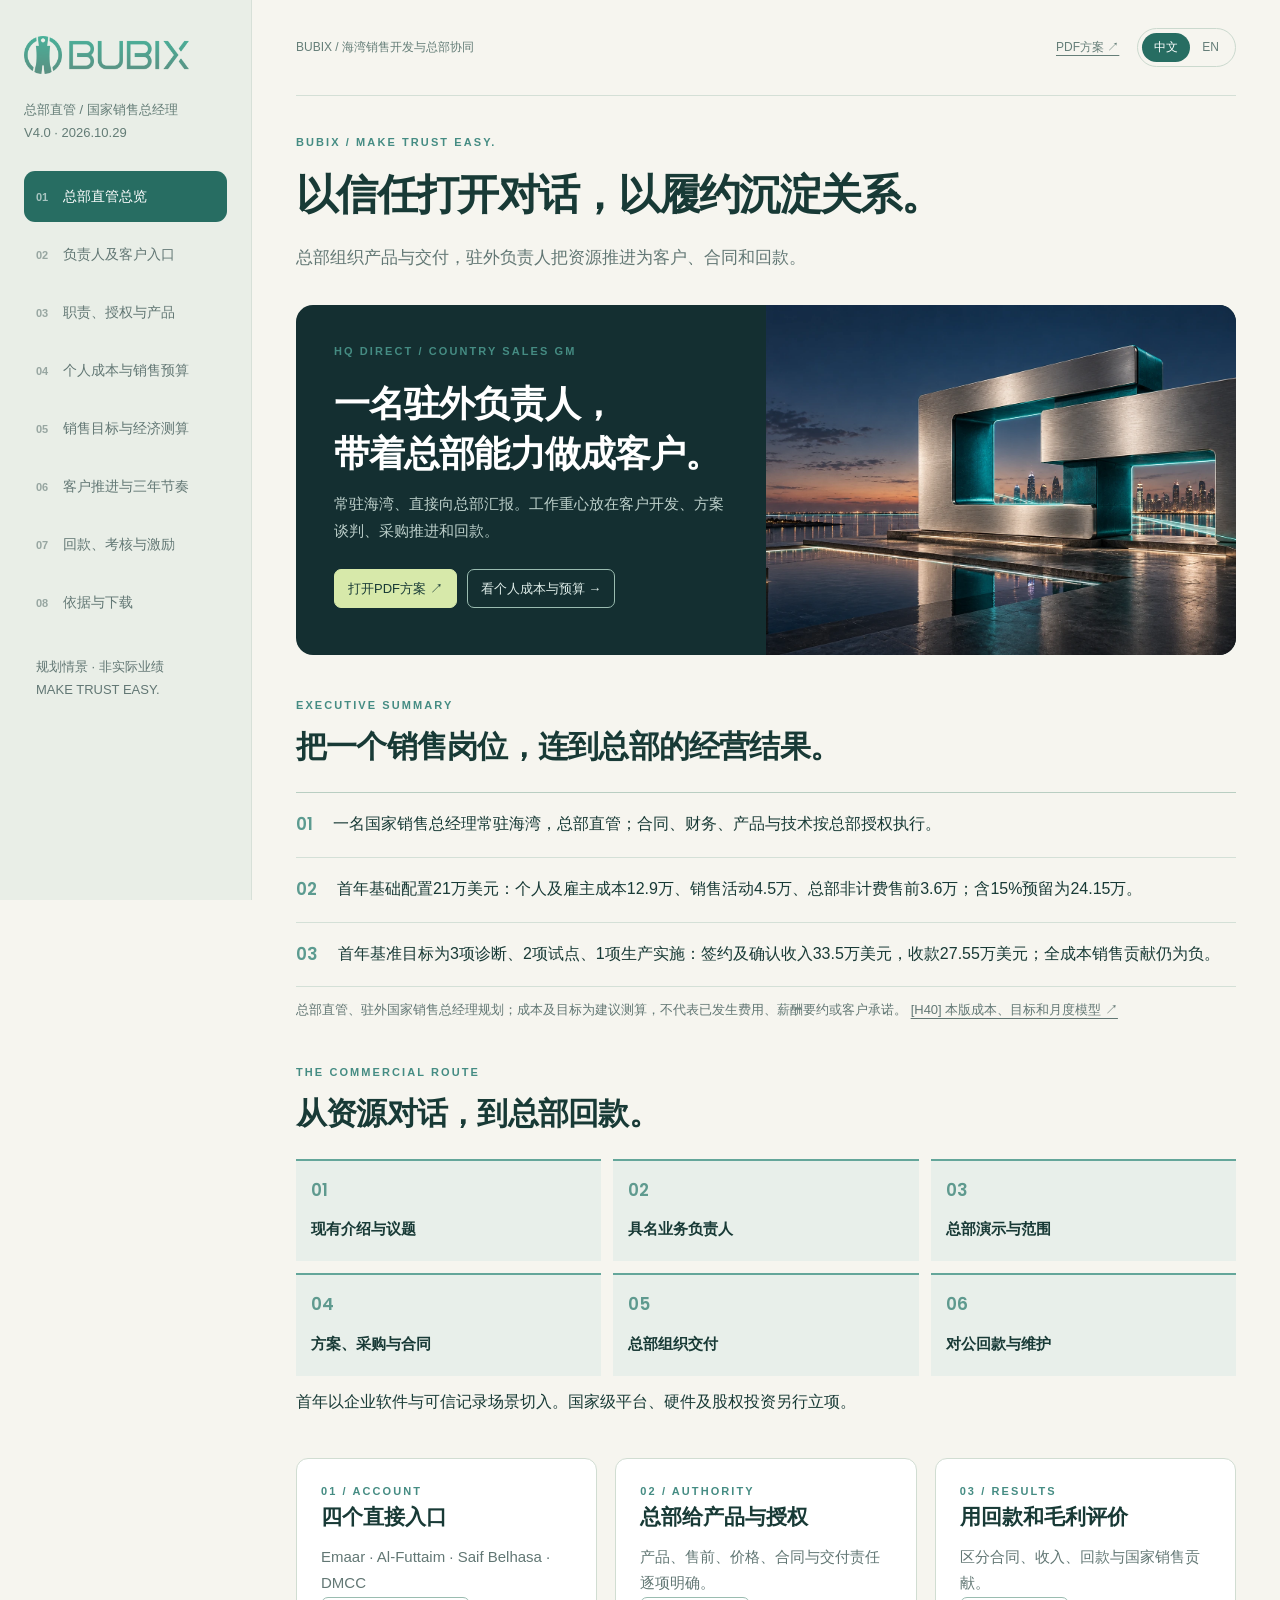
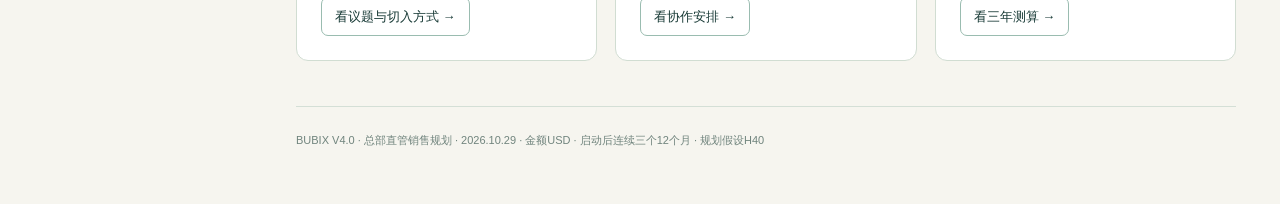
==== hq-sales/index.html @ 6cfcc54a "Add independent HQ-managed country sales plan with personal costs, targets, scenario model and bilin" ====
<!doctype html><html lang="zh"><head><meta charset="utf-8"><meta name="viewport" content="width=device-width,initial-scale=1"><title>BUBIX · 总部直管与国家销售计划 / V4.0</title><meta name="description" content="总部直管、驻外国家销售总经理：个人成本、销售预算、客户计划、目标与回款。"/><link rel="stylesheet" href="style.css?v=b794f5c06c"></head><body><a class="skip" href="#app" onclick="event.preventDefault();document.getElementById('app').focus()">跳至正文</a><button id="backdrop" aria-label="关闭导航"></button><aside><a href="#overview" aria-label="BUBIX"><img src="assets/official-logo-dark.png" alt="BUBIX" width="165" height="44"></a><p>总部直管 / 国家销售总经理<br>V4.0 · 2026.10.29</p><nav id="nav" aria-label="方案章节"></nav><p class="note">规划情景 · 非实际业绩<br>MAKE TRUST EASY.</p></aside><main><div class="topbar"><button id="menu" aria-label="打开导航" aria-expanded="false">☰</button><span class="top-label">BUBIX / 海湾销售开发与总部协同</span><div class="right"><a class="pdf" href="files/BUBIX_HQ_Sales_v4_zh.pdf" target="_blank">PDF方案 ↗</a><div class="language" aria-label="语言切换"><a href="index.html" data-lang="zh">中文</a><a href="en.html" data-lang="en">EN</a></div></div></div><div id="app" tabindex="-1"></div><footer>BUBIX V4.0 · 总部直管销售规划 · 2026.10.29 · 金额USD · 启动后连续三个12个月 · 规划假设H40</footer></main><script src="app.js?v=b794f5c06c"></script></body></html>
---- hq-sales/style.css ----
@font-face{font-family:Poppins;src:url('assets/Poppins-SemiBold.ttf')}*{box-sizing:border-box}html{scroll-behavior:smooth}body{margin:0;color:#183a36;background:#f6f5ef;font-family:Arial,'PingFang SC','Microsoft YaHei',sans-serif;font-size:16px;line-height:1.75}button,a{color:inherit}a{text-underline-offset:4px}button{font:inherit;cursor:pointer}button:focus-visible,a:focus-visible{outline:3px solid #49a89c;outline-offset:4px}h1,h2,h3,h4,p{margin:0}h1{font-size:clamp(30px,3.3vw,52px);line-height:1.3;letter-spacing:-.04em;margin:16px 0 20px}h2{font-size:clamp(24px,2.4vw,35px);line-height:1.4;letter-spacing:-.025em}h3{font-size:21px;line-height:1.5}h4{font-size:18px}p{margin-top:12px}small,.note{font-size:13px;line-height:1.75;color:#627774}.eyebrow{display:block;color:#458c83;font-size:11px;letter-spacing:.19em;line-height:1.6;font-weight:bold}aside{position:fixed;inset:0 auto 0 0;width:252px;background:#e9eee7;padding:36px 24px;overflow-y:auto;border-right:1px solid #d7e0d8}aside img{width:165px;height:auto}aside>p{font-size:13px;color:#637c76;margin:16px 0 27px}#nav{display:grid;gap:7px}#nav button{display:flex;align-items:center;gap:15px;border:0;background:transparent;padding:15px 12px;border-radius:11px;text-align:left;color:#627774;font-size:14px;line-height:1.5}#nav button b{font-size:11px;opacity:.6}#nav button[aria-current=page]{background:#276d62;color:#fff}aside .note{margin:28px 12px}main{margin-left:252px;padding:0 44px 30px;max-width:1700px}.topbar{display:flex;align-items:center;gap:18px;justify-content:space-between;padding:28px 0;border-bottom:1px solid #d4dfd6;margin-bottom:38px;font-size:12px;color:#657e78}.language{border:1px solid #cbd9ce;padding:4px;display:flex;border-radius:30px}.language a{padding:5px 12px;text-decoration:none;line-height:1.6}.language a[aria-current=page]{background:#276d62;color:white;border-radius:20px}.topbar .right{display:flex;align-items:center;gap:18px}.topbar .pdf{white-space:nowrap}.intro{max-width:1200px;margin-bottom:33px}.intro>p{font-size:17px;max-width:1050px;color:#627774}section{margin:42px 0}.section-head{margin-bottom:24px}.section-head h2{margin:10px 0}.section-head>p{color:#627774}.cover{display:grid;grid-template-columns:1fr 1fr;overflow:hidden;background:#142f31;color:#fff;border-radius:17px;margin:25px 0 42px}.cover>div{padding:38px}.cover h2{font-size:clamp(27px,2.8vw,41px);margin-top:18px}.cover p{font-size:15px;color:#bdd0cb}.cover img{width:100%;height:100%;min-height:350px;object-fit:cover}.actions{display:flex;gap:10px;align-items:center;flex-wrap:wrap;margin-top:25px}button:not(#menu):not(#nav button),.button{border:1px solid #9abcb0;background:transparent;border-radius:7px;padding:8px 13px;text-decoration:none;font-size:13px;line-height:1.65}.button.primary{background:#d7e9aa;color:#183a36;border-color:#d7e9aa}.cover button{color:#e0eeea}.summary{border-top:1px solid #b9cec2}.summary p{display:flex;gap:20px;padding:17px 0;border-bottom:1px solid #d4e0d7;margin:0}.summary b{font-family:Poppins;color:#5c9b90;font-size:17px}.cards,.two,.three{display:grid;grid-template-columns:repeat(2,minmax(0,1fr));gap:18px;margin:22px 0}.three{grid-template-columns:repeat(3,minmax(0,1fr))}.cards>article,.two>article,.three>article{border:1px solid #d1ddd2;border-radius:12px;padding:24px;background:#fff}.cards p,.two p,.three p{color:#627774;font-size:15px}.numbers strong{display:block;font-family:Poppins;font-size:clamp(26px,2.5vw,41px);line-height:1.4;margin-top:15px}.numbers small{font-size:12px}.route{display:grid;grid-template-columns:repeat(3,minmax(0,1fr));gap:12px}.route article{border-top:2px solid #64a69a;padding:15px 15px 20px;background:#e8efea}.route b{font-family:Poppins;color:#5f9a8f;font-size:17px}.route p{line-height:1.6;font-size:15px;font-weight:bold}.account-list>article{display:grid;grid-template-columns:190px minmax(0,1fr);gap:20px;border-top:1px solid #b9cec2;padding:25px 0}.dark-panel{padding:32px;background:#142f31;color:#e7f0eb;border-radius:13px}.dark-panel p,.dark-panel .note{color:#bbd0c9}.dark-panel .eyebrow{color:#8fc3b5}.dark-panel h3{font-family:Poppins;font-size:29px;color:#d5e7a9}.plain-list{padding-left:22px}.plain-list li{padding:10px 0 10px 8px}.legal-strip{border-top:2px solid #78aea0;padding-top:25px}.source-links,.downloads{font-size:12px;color:#427d72}.source-links a,.downloads a{display:inline-block;margin:0 13px 8px 0}.tablewrap{overflow-x:auto;border:1px solid #d3dfd6;border-radius:11px;background:white;margin:20px 0}table{border-collapse:collapse;width:100%;min-width:550px;font-size:14px}th,td{padding:15px 18px;text-align:left;border-bottom:1px solid #e1e8e1;vertical-align:top}thead th{background:#e8efea;color:#487c71;font-size:12px}tr:last-child>*{border:0}td:last-child{font-variant-numeric:tabular-nums}table td:not(:first-child){min-width:100px}table th:first-child{min-width:170px}details{margin:30px 0;border-top:1px solid #b5ccbf;padding:20px 0}summary{cursor:pointer;font-weight:bold}details p{font-size:14px;color:#627774;max-width:1000px}.switch{display:flex;gap:9px;margin-bottom:20px}.switch button[aria-pressed=true]{background:#276d62!important;color:white}.revenue-chart{padding:25px;background:#e6eee7;border-radius:12px;margin:20px 0}.axis{display:flex;justify-content:space-between;margin:0 90px 18px 35px;font-size:10px;color:#6b837b}.bar-row{display:grid;grid-template-columns:30px 1fr 90px;gap:10px;align-items:center;margin:16px 0;font-size:12px}.bar-row>div{height:28px;background:#d4e0d8}.bar-row i{display:block;background:#4a8e7e;height:100%;min-width:2px}.bar-row strong{text-align:right}.timeline-tabs{display:flex;gap:9px;flex-wrap:wrap}.timeline-tabs button{flex:1;min-width:130px;text-align:left;padding:15px!important}.timeline-tabs b,.timeline-tabs span{display:block}.timeline-tabs span{font-size:12px;color:#6b817a;margin-top:7px}.timeline-tabs [aria-selected=true]{background:#276d62!important;color:white}.timeline-tabs [aria-selected=true] span{color:#d5e6de}.timeline-body{margin-top:15px}.timeline-body p{max-width:1000px}.time-allocation{display:grid;grid-template-columns:repeat(5,1fr);gap:16px}.time-allocation article{padding-top:15px;border-top:2px solid #80ad9d}.time-allocation b{display:block;font-family:Poppins;font-size:33px;color:#276d62}.time-allocation span{font-size:13px;color:#627774}.source-list article{display:grid;grid-template-columns:50px 1fr;gap:16px;padding:20px 0;border-top:1px solid #c7d8cc}.source-list b{font-size:12px;color:#488779}.source-list h3{font-size:17px}.source-list p{font-size:14px;color:#627774}.downloads{display:flex;gap:10px;flex-wrap:wrap}footer{border-top:1px solid #d4dfd6;padding:24px 0;font-size:11px;color:#70847d;margin-top:45px}#menu,#backdrop{display:none}.skip{position:absolute;left:-9999px}.skip:focus{left:15px;top:12px;background:#fff;padding:12px;z-index:20}#app{animation:arrive .25s ease}@keyframes arrive{from{opacity:.4;transform:translateY(5px)}to{opacity:1;transform:none}}@media(min-width:1500px){main{padding-left:65px;padding-right:65px}.cover>div{padding:48px}}@media(max-width:1100px){aside{width:210px;padding:30px 18px}aside img{width:150px}main{margin-left:210px;padding:0 26px 25px}.three{grid-template-columns:1fr}.cover>div{padding:27px}.cover{grid-template-columns:1fr 1fr}.account-list>article{grid-template-columns:155px minmax(0,1fr)}}@media(max-width:760px){body{font-size:15px}aside{transform:translateX(-100%);transition:transform .2s;width:280px;z-index:12}body.nav-open aside{transform:translateX(0)}body.nav-open #backdrop{display:block;position:fixed;inset:0;z-index:11;background:#0b242575;border:0}main{margin:0;padding:0 18px 20px}.topbar{padding:18px 0;margin-bottom:30px;gap:12px}.topbar>.top-label{display:none}.topbar .right{gap:13px}.topbar .pdf{font-size:11px}#menu{display:block;background:transparent;border:1px solid #c0d3c6;border-radius:6px;font-size:18px;padding:5px 10px}.cover{grid-template-columns:1fr}.cover>div{padding:26px}.cover img{min-height:0;height:230px}.cover.narrow img{height:210px}h1{font-size:31px}.intro>p{font-size:15px}.two,.cards,.three{grid-template-columns:1fr}.route{grid-template-columns:repeat(2,minmax(0,1fr))}.account-list>article{grid-template-columns:1fr;gap:10px}.time-allocation{grid-template-columns:repeat(2,1fr)}.dark-panel{padding:24px}.bar-row{grid-template-columns:25px 1fr 80px;font-size:11px}.axis{margin-right:80px}.numbers strong{font-size:35px}th,td{padding:12px 14px}section{margin:34px 0}.source-list article{grid-template-columns:42px minmax(0,1fr)}.summary p{gap:12px}.summary b{font-size:15px}}@media(prefers-reduced-motion:reduce){html{scroll-behavior:auto}#app,aside{animation:none;transition:none}}
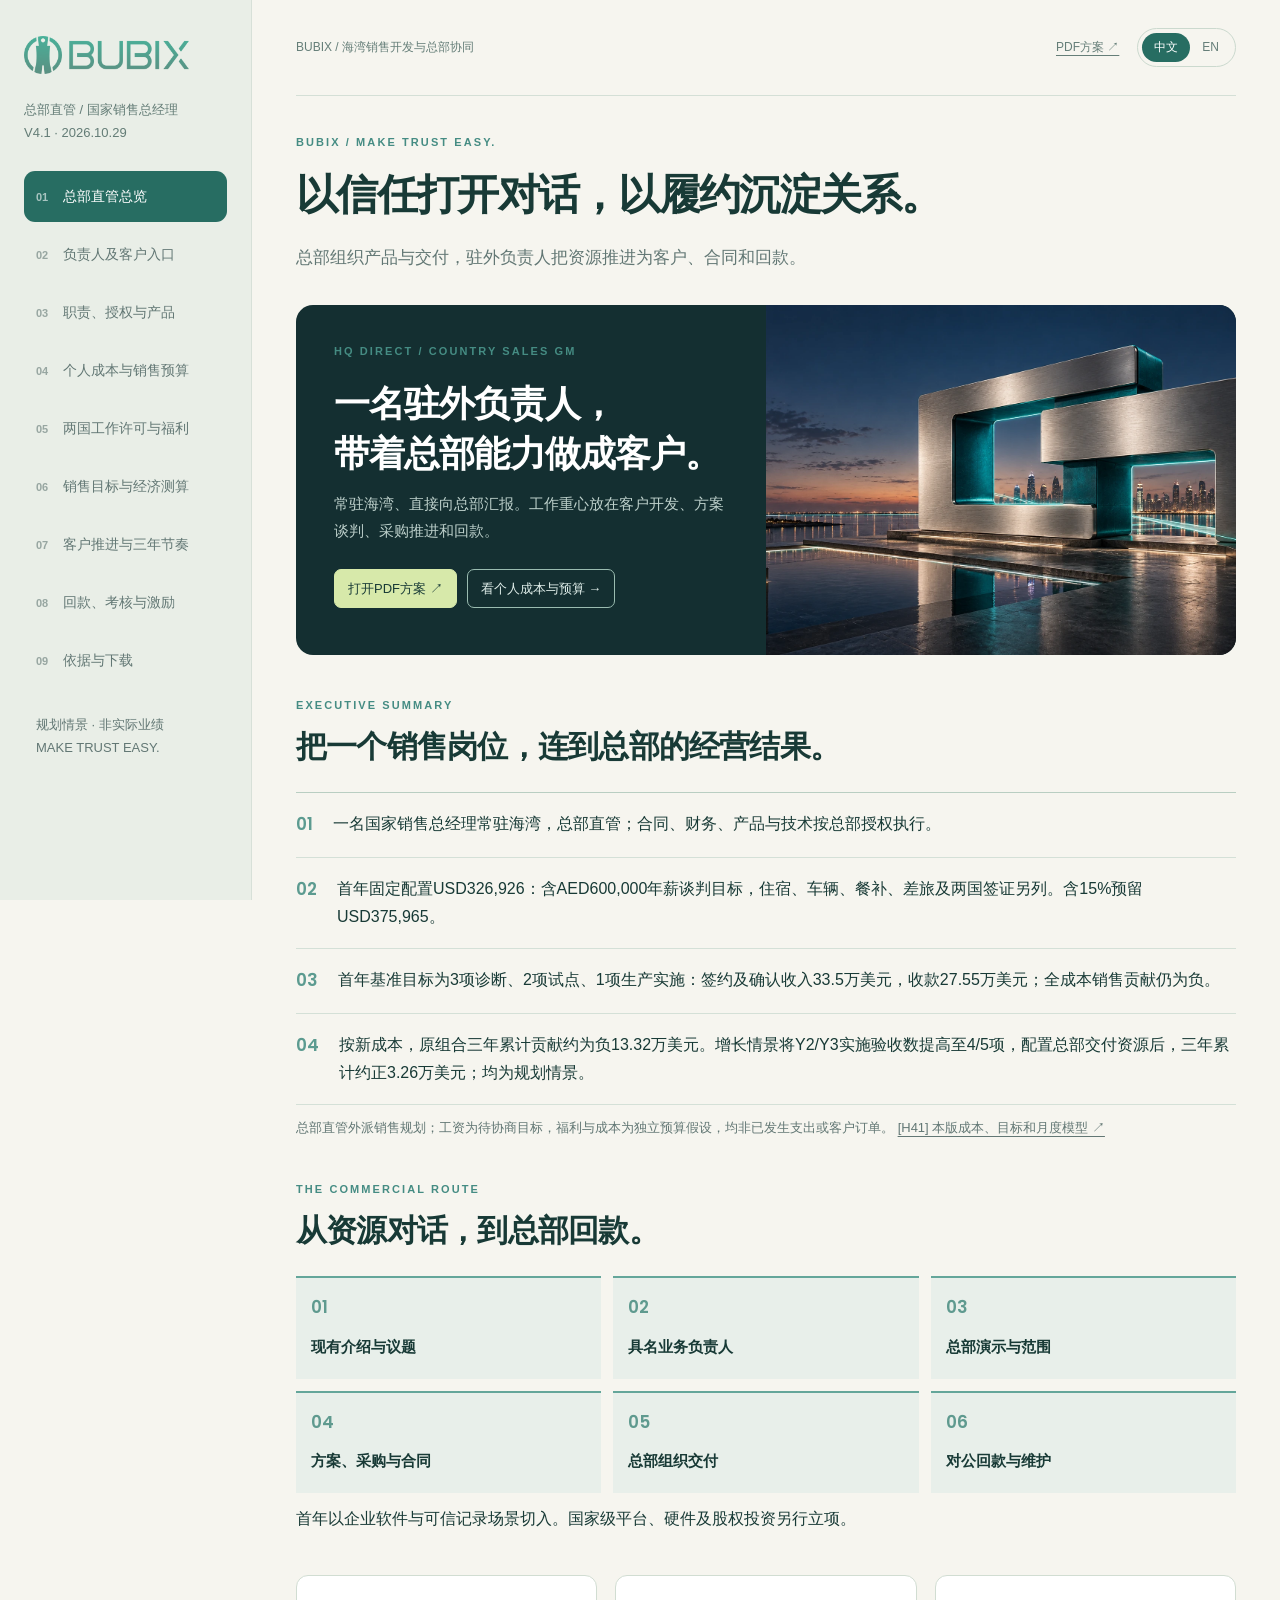
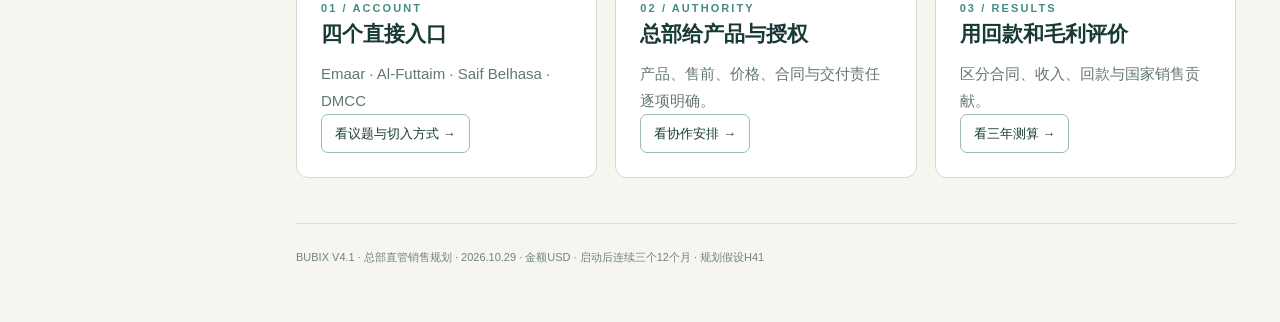
==== commit 6420cf64: "Revise HQ-managed sales plan: negotiated pay, benefits, two-country permits and growth scenarios" ====
--- a/hq-sales/index.html
+++ b/hq-sales/index.html
@@ -1 +1 @@
-<!doctype html><html lang="zh"><head><meta charset="utf-8"><meta name="viewport" content="width=device-width,initial-scale=1"><title>BUBIX · 总部直管与国家销售计划 / V4.0</title><meta name="description" content="总部直管、驻外国家销售总经理：个人成本、销售预算、客户计划、目标与回款。"/><link rel="stylesheet" href="style.css?v=b794f5c06c"></head><body><a class="skip" href="#app" onclick="event.preventDefault();document.getElementById('app').focus()">跳至正文</a><button id="backdrop" aria-label="关闭导航"></button><aside><a href="#overview" aria-label="BUBIX"><img src="assets/official-logo-dark.png" alt="BUBIX" width="165" height="44"></a><p>总部直管 / 国家销售总经理<br>V4.0 · 2026.10.29</p><nav id="nav" aria-label="方案章节"></nav><p class="note">规划情景 · 非实际业绩<br>MAKE TRUST EASY.</p></aside><main><div class="topbar"><button id="menu" aria-label="打开导航" aria-expanded="false">☰</button><span class="top-label">BUBIX / 海湾销售开发与总部协同</span><div class="right"><a class="pdf" href="files/BUBIX_HQ_Sales_v4_zh.pdf" target="_blank">PDF方案 ↗</a><div class="language" aria-label="语言切换"><a href="index.html" data-lang="zh">中文</a><a href="en.html" data-lang="en">EN</a></div></div></div><div id="app" tabindex="-1"></div><footer>BUBIX V4.0 · 总部直管销售规划 · 2026.10.29 · 金额USD · 启动后连续三个12个月 · 规划假设H40</footer></main><script src="app.js?v=b794f5c06c"></script></body></html>+<!doctype html><html lang="zh"><head><meta charset="utf-8"><meta name="viewport" content="width=device-width,initial-scale=1"><title>BUBIX · 总部直管与国家销售计划 / V4.1</title><meta name="description" content="总部直管、驻外国家销售总经理：个人成本、销售预算、客户计划、目标与回款。"/><link rel="stylesheet" href="style.css?v=b1fc8675ea"></head><body><a class="skip" href="#app" onclick="event.preventDefault();document.getElementById('app').focus()">跳至正文</a><button id="backdrop" aria-label="关闭导航"></button><aside><a href="#overview" aria-label="BUBIX"><img src="assets/official-logo-dark.png" alt="BUBIX" width="165" height="44"></a><p>总部直管 / 国家销售总经理<br>V4.1 · 2026.10.29</p><nav id="nav" aria-label="方案章节"></nav><p class="note">规划情景 · 非实际业绩<br>MAKE TRUST EASY.</p></aside><main><div class="topbar"><button id="menu" aria-label="打开导航" aria-expanded="false">☰</button><span class="top-label">BUBIX / 海湾销售开发与总部协同</span><div class="right"><a class="pdf" href="files/BUBIX_HQ_Sales_v4.1_zh.pdf" target="_blank">PDF方案 ↗</a><div class="language" aria-label="语言切换"><a href="index.html" data-lang="zh">中文</a><a href="en.html" data-lang="en">EN</a></div></div></div><div id="app" tabindex="-1"></div><footer>BUBIX V4.1 · 总部直管销售规划 · 2026.10.29 · 金额USD · 启动后连续三个12个月 · 规划假设H41</footer></main><script src="app.js?v=b1fc8675ea"></script></body></html>
--- a/hq-sales/style.css
+++ b/hq-sales/style.css
@@ -1 +1,3 @@
 @font-face{font-family:Poppins;src:url('assets/Poppins-SemiBold.ttf')}*{box-sizing:border-box}html{scroll-behavior:smooth}body{margin:0;color:#183a36;background:#f6f5ef;font-family:Arial,'PingFang SC','Microsoft YaHei',sans-serif;font-size:16px;line-height:1.75}button,a{color:inherit}a{text-underline-offset:4px}button{font:inherit;cursor:pointer}button:focus-visible,a:focus-visible{outline:3px solid #49a89c;outline-offset:4px}h1,h2,h3,h4,p{margin:0}h1{font-size:clamp(30px,3.3vw,52px);line-height:1.3;letter-spacing:-.04em;margin:16px 0 20px}h2{font-size:clamp(24px,2.4vw,35px);line-height:1.4;letter-spacing:-.025em}h3{font-size:21px;line-height:1.5}h4{font-size:18px}p{margin-top:12px}small,.note{font-size:13px;line-height:1.75;color:#627774}.eyebrow{display:block;color:#458c83;font-size:11px;letter-spacing:.19em;line-height:1.6;font-weight:bold}aside{position:fixed;inset:0 auto 0 0;width:252px;background:#e9eee7;padding:36px 24px;overflow-y:auto;border-right:1px solid #d7e0d8}aside img{width:165px;height:auto}aside>p{font-size:13px;color:#637c76;margin:16px 0 27px}#nav{display:grid;gap:7px}#nav button{display:flex;align-items:center;gap:15px;border:0;background:transparent;padding:15px 12px;border-radius:11px;text-align:left;color:#627774;font-size:14px;line-height:1.5}#nav button b{font-size:11px;opacity:.6}#nav button[aria-current=page]{background:#276d62;color:#fff}aside .note{margin:28px 12px}main{margin-left:252px;padding:0 44px 30px;max-width:1700px}.topbar{display:flex;align-items:center;gap:18px;justify-content:space-between;padding:28px 0;border-bottom:1px solid #d4dfd6;margin-bottom:38px;font-size:12px;color:#657e78}.language{border:1px solid #cbd9ce;padding:4px;display:flex;border-radius:30px}.language a{padding:5px 12px;text-decoration:none;line-height:1.6}.language a[aria-current=page]{background:#276d62;color:white;border-radius:20px}.topbar .right{display:flex;align-items:center;gap:18px}.topbar .pdf{white-space:nowrap}.intro{max-width:1200px;margin-bottom:33px}.intro>p{font-size:17px;max-width:1050px;color:#627774}section{margin:42px 0}.section-head{margin-bottom:24px}.section-head h2{margin:10px 0}.section-head>p{color:#627774}.cover{display:grid;grid-template-columns:1fr 1fr;overflow:hidden;background:#142f31;color:#fff;border-radius:17px;margin:25px 0 42px}.cover>div{padding:38px}.cover h2{font-size:clamp(27px,2.8vw,41px);margin-top:18px}.cover p{font-size:15px;color:#bdd0cb}.cover img{width:100%;height:100%;min-height:350px;object-fit:cover}.actions{display:flex;gap:10px;align-items:center;flex-wrap:wrap;margin-top:25px}button:not(#menu):not(#nav button),.button{border:1px solid #9abcb0;background:transparent;border-radius:7px;padding:8px 13px;text-decoration:none;font-size:13px;line-height:1.65}.button.primary{background:#d7e9aa;color:#183a36;border-color:#d7e9aa}.cover button{color:#e0eeea}.summary{border-top:1px solid #b9cec2}.summary p{display:flex;gap:20px;padding:17px 0;border-bottom:1px solid #d4e0d7;margin:0}.summary b{font-family:Poppins;color:#5c9b90;font-size:17px}.cards,.two,.three{display:grid;grid-template-columns:repeat(2,minmax(0,1fr));gap:18px;margin:22px 0}.three{grid-template-columns:repeat(3,minmax(0,1fr))}.cards>article,.two>article,.three>article{border:1px solid #d1ddd2;border-radius:12px;padding:24px;background:#fff}.cards p,.two p,.three p{color:#627774;font-size:15px}.numbers strong{display:block;font-family:Poppins;font-size:clamp(26px,2.5vw,41px);line-height:1.4;margin-top:15px}.numbers small{font-size:12px}.route{display:grid;grid-template-columns:repeat(3,minmax(0,1fr));gap:12px}.route article{border-top:2px solid #64a69a;padding:15px 15px 20px;background:#e8efea}.route b{font-family:Poppins;color:#5f9a8f;font-size:17px}.route p{line-height:1.6;font-size:15px;font-weight:bold}.account-list>article{display:grid;grid-template-columns:190px minmax(0,1fr);gap:20px;border-top:1px solid #b9cec2;padding:25px 0}.dark-panel{padding:32px;background:#142f31;color:#e7f0eb;border-radius:13px}.dark-panel p,.dark-panel .note{color:#bbd0c9}.dark-panel .eyebrow{color:#8fc3b5}.dark-panel h3{font-family:Poppins;font-size:29px;color:#d5e7a9}.plain-list{padding-left:22px}.plain-list li{padding:10px 0 10px 8px}.legal-strip{border-top:2px solid #78aea0;padding-top:25px}.source-links,.downloads{font-size:12px;color:#427d72}.source-links a,.downloads a{display:inline-block;margin:0 13px 8px 0}.tablewrap{overflow-x:auto;border:1px solid #d3dfd6;border-radius:11px;background:white;margin:20px 0}table{border-collapse:collapse;width:100%;min-width:550px;font-size:14px}th,td{padding:15px 18px;text-align:left;border-bottom:1px solid #e1e8e1;vertical-align:top}thead th{background:#e8efea;color:#487c71;font-size:12px}tr:last-child>*{border:0}td:last-child{font-variant-numeric:tabular-nums}table td:not(:first-child){min-width:100px}table th:first-child{min-width:170px}details{margin:30px 0;border-top:1px solid #b5ccbf;padding:20px 0}summary{cursor:pointer;font-weight:bold}details p{font-size:14px;color:#627774;max-width:1000px}.switch{display:flex;gap:9px;margin-bottom:20px}.switch button[aria-pressed=true]{background:#276d62!important;color:white}.revenue-chart{padding:25px;background:#e6eee7;border-radius:12px;margin:20px 0}.axis{display:flex;justify-content:space-between;margin:0 90px 18px 35px;font-size:10px;color:#6b837b}.bar-row{display:grid;grid-template-columns:30px 1fr 90px;gap:10px;align-items:center;margin:16px 0;font-size:12px}.bar-row>div{height:28px;background:#d4e0d8}.bar-row i{display:block;background:#4a8e7e;height:100%;min-width:2px}.bar-row strong{text-align:right}.timeline-tabs{display:flex;gap:9px;flex-wrap:wrap}.timeline-tabs button{flex:1;min-width:130px;text-align:left;padding:15px!important}.timeline-tabs b,.timeline-tabs span{display:block}.timeline-tabs span{font-size:12px;color:#6b817a;margin-top:7px}.timeline-tabs [aria-selected=true]{background:#276d62!important;color:white}.timeline-tabs [aria-selected=true] span{color:#d5e6de}.timeline-body{margin-top:15px}.timeline-body p{max-width:1000px}.time-allocation{display:grid;grid-template-columns:repeat(5,1fr);gap:16px}.time-allocation article{padding-top:15px;border-top:2px solid #80ad9d}.time-allocation b{display:block;font-family:Poppins;font-size:33px;color:#276d62}.time-allocation span{font-size:13px;color:#627774}.source-list article{display:grid;grid-template-columns:50px 1fr;gap:16px;padding:20px 0;border-top:1px solid #c7d8cc}.source-list b{font-size:12px;color:#488779}.source-list h3{font-size:17px}.source-list p{font-size:14px;color:#627774}.downloads{display:flex;gap:10px;flex-wrap:wrap}footer{border-top:1px solid #d4dfd6;padding:24px 0;font-size:11px;color:#70847d;margin-top:45px}#menu,#backdrop{display:none}.skip{position:absolute;left:-9999px}.skip:focus{left:15px;top:12px;background:#fff;padding:12px;z-index:20}#app{animation:arrive .25s ease}@keyframes arrive{from{opacity:.4;transform:translateY(5px)}to{opacity:1;transform:none}}@media(min-width:1500px){main{padding-left:65px;padding-right:65px}.cover>div{padding:48px}}@media(max-width:1100px){aside{width:210px;padding:30px 18px}aside img{width:150px}main{margin-left:210px;padding:0 26px 25px}.three{grid-template-columns:1fr}.cover>div{padding:27px}.cover{grid-template-columns:1fr 1fr}.account-list>article{grid-template-columns:155px minmax(0,1fr)}}@media(max-width:760px){body{font-size:15px}aside{transform:translateX(-100%);transition:transform .2s;width:280px;z-index:12}body.nav-open aside{transform:translateX(0)}body.nav-open #backdrop{display:block;position:fixed;inset:0;z-index:11;background:#0b242575;border:0}main{margin:0;padding:0 18px 20px}.topbar{padding:18px 0;margin-bottom:30px;gap:12px}.topbar>.top-label{display:none}.topbar .right{gap:13px}.topbar .pdf{font-size:11px}#menu{display:block;background:transparent;border:1px solid #c0d3c6;border-radius:6px;font-size:18px;padding:5px 10px}.cover{grid-template-columns:1fr}.cover>div{padding:26px}.cover img{min-height:0;height:230px}.cover.narrow img{height:210px}h1{font-size:31px}.intro>p{font-size:15px}.two,.cards,.three{grid-template-columns:1fr}.route{grid-template-columns:repeat(2,minmax(0,1fr))}.account-list>article{grid-template-columns:1fr;gap:10px}.time-allocation{grid-template-columns:repeat(2,1fr)}.dark-panel{padding:24px}.bar-row{grid-template-columns:25px 1fr 80px;font-size:11px}.axis{margin-right:80px}.numbers strong{font-size:35px}th,td{padding:12px 14px}section{margin:34px 0}.source-list article{grid-template-columns:42px minmax(0,1fr)}.summary p{gap:12px}.summary b{font-size:15px}}@media(prefers-reduced-motion:reduce){html{scroll-behavior:auto}#app,aside{animation:none;transition:none}}
+
+.switch{flex-wrap:wrap}.cover h2 small{color:#bdcfc8;font-size:17px}.two article .tablewrap{margin:18px -8px 0}.two article table{min-width:420px;font-size:12px}.two article td,.two article th{padding:11px 12px}.two article table th:first-child{min-width:150px}.two article table td:not(:first-child){min-width:65px}
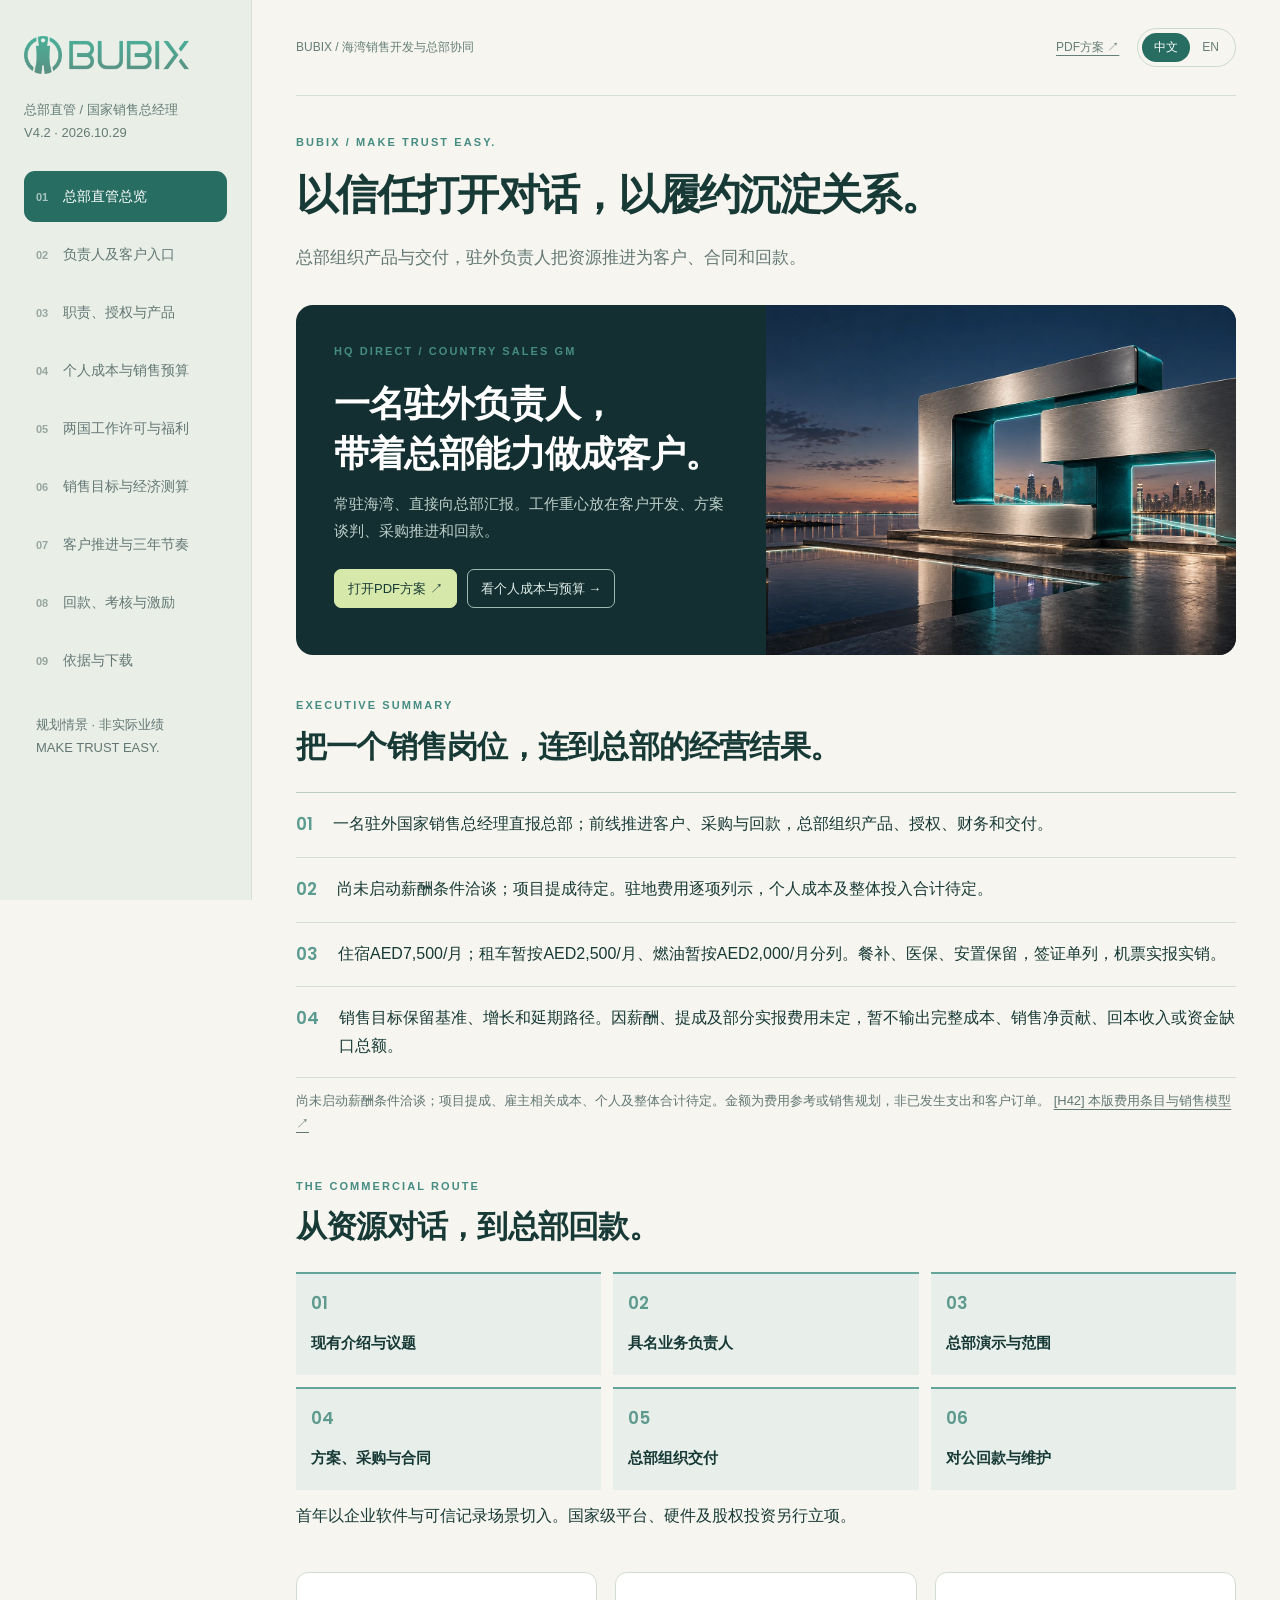
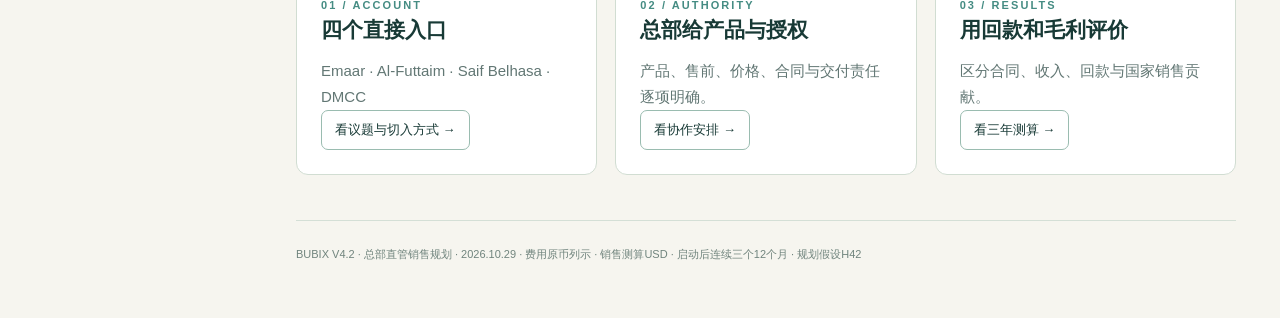
==== commit b4d01ac5: "Set compensation and commission to TBD; revise assignment expenses with rental and du sources" ====
--- a/hq-sales/index.html
+++ b/hq-sales/index.html
@@ -1 +1 @@
-<!doctype html><html lang="zh"><head><meta charset="utf-8"><meta name="viewport" content="width=device-width,initial-scale=1"><title>BUBIX · 总部直管与国家销售计划 / V4.1</title><meta name="description" content="总部直管、驻外国家销售总经理：个人成本、销售预算、客户计划、目标与回款。"/><link rel="stylesheet" href="style.css?v=b1fc8675ea"></head><body><a class="skip" href="#app" onclick="event.preventDefault();document.getElementById('app').focus()">跳至正文</a><button id="backdrop" aria-label="关闭导航"></button><aside><a href="#overview" aria-label="BUBIX"><img src="assets/official-logo-dark.png" alt="BUBIX" width="165" height="44"></a><p>总部直管 / 国家销售总经理<br>V4.1 · 2026.10.29</p><nav id="nav" aria-label="方案章节"></nav><p class="note">规划情景 · 非实际业绩<br>MAKE TRUST EASY.</p></aside><main><div class="topbar"><button id="menu" aria-label="打开导航" aria-expanded="false">☰</button><span class="top-label">BUBIX / 海湾销售开发与总部协同</span><div class="right"><a class="pdf" href="files/BUBIX_HQ_Sales_v4.1_zh.pdf" target="_blank">PDF方案 ↗</a><div class="language" aria-label="语言切换"><a href="index.html" data-lang="zh">中文</a><a href="en.html" data-lang="en">EN</a></div></div></div><div id="app" tabindex="-1"></div><footer>BUBIX V4.1 · 总部直管销售规划 · 2026.10.29 · 金额USD · 启动后连续三个12个月 · 规划假设H41</footer></main><script src="app.js?v=b1fc8675ea"></script></body></html>+<!doctype html><html lang="zh"><head><meta charset="utf-8"><meta name="viewport" content="width=device-width,initial-scale=1"><title>BUBIX · 总部直管与国家销售计划 / V4.2</title><meta name="description" content="总部直管、驻外国家销售总经理：个人成本、销售预算、客户计划、目标与回款。"/><link rel="stylesheet" href="style.css?v=033037cd4d"></head><body><a class="skip" href="#app" onclick="event.preventDefault();document.getElementById('app').focus()">跳至正文</a><button id="backdrop" aria-label="关闭导航"></button><aside><a href="#overview" aria-label="BUBIX"><img src="assets/official-logo-dark.png" alt="BUBIX" width="165" height="44"></a><p>总部直管 / 国家销售总经理<br>V4.2 · 2026.10.29</p><nav id="nav" aria-label="方案章节"></nav><p class="note">规划情景 · 非实际业绩<br>MAKE TRUST EASY.</p></aside><main><div class="topbar"><button id="menu" aria-label="打开导航" aria-expanded="false">☰</button><span class="top-label">BUBIX / 海湾销售开发与总部协同</span><div class="right"><a class="pdf" href="files/BUBIX_HQ_Sales_v4.2_zh.pdf" target="_blank">PDF方案 ↗</a><div class="language" aria-label="语言切换"><a href="index.html" data-lang="zh">中文</a><a href="en.html" data-lang="en">EN</a></div></div></div><div id="app" tabindex="-1"></div><footer>BUBIX V4.2 · 总部直管销售规划 · 2026.10.29 · 费用原币列示 · 销售测算USD · 启动后连续三个12个月 · 规划假设H42</footer></main><script src="app.js?v=033037cd4d"></script></body></html>
